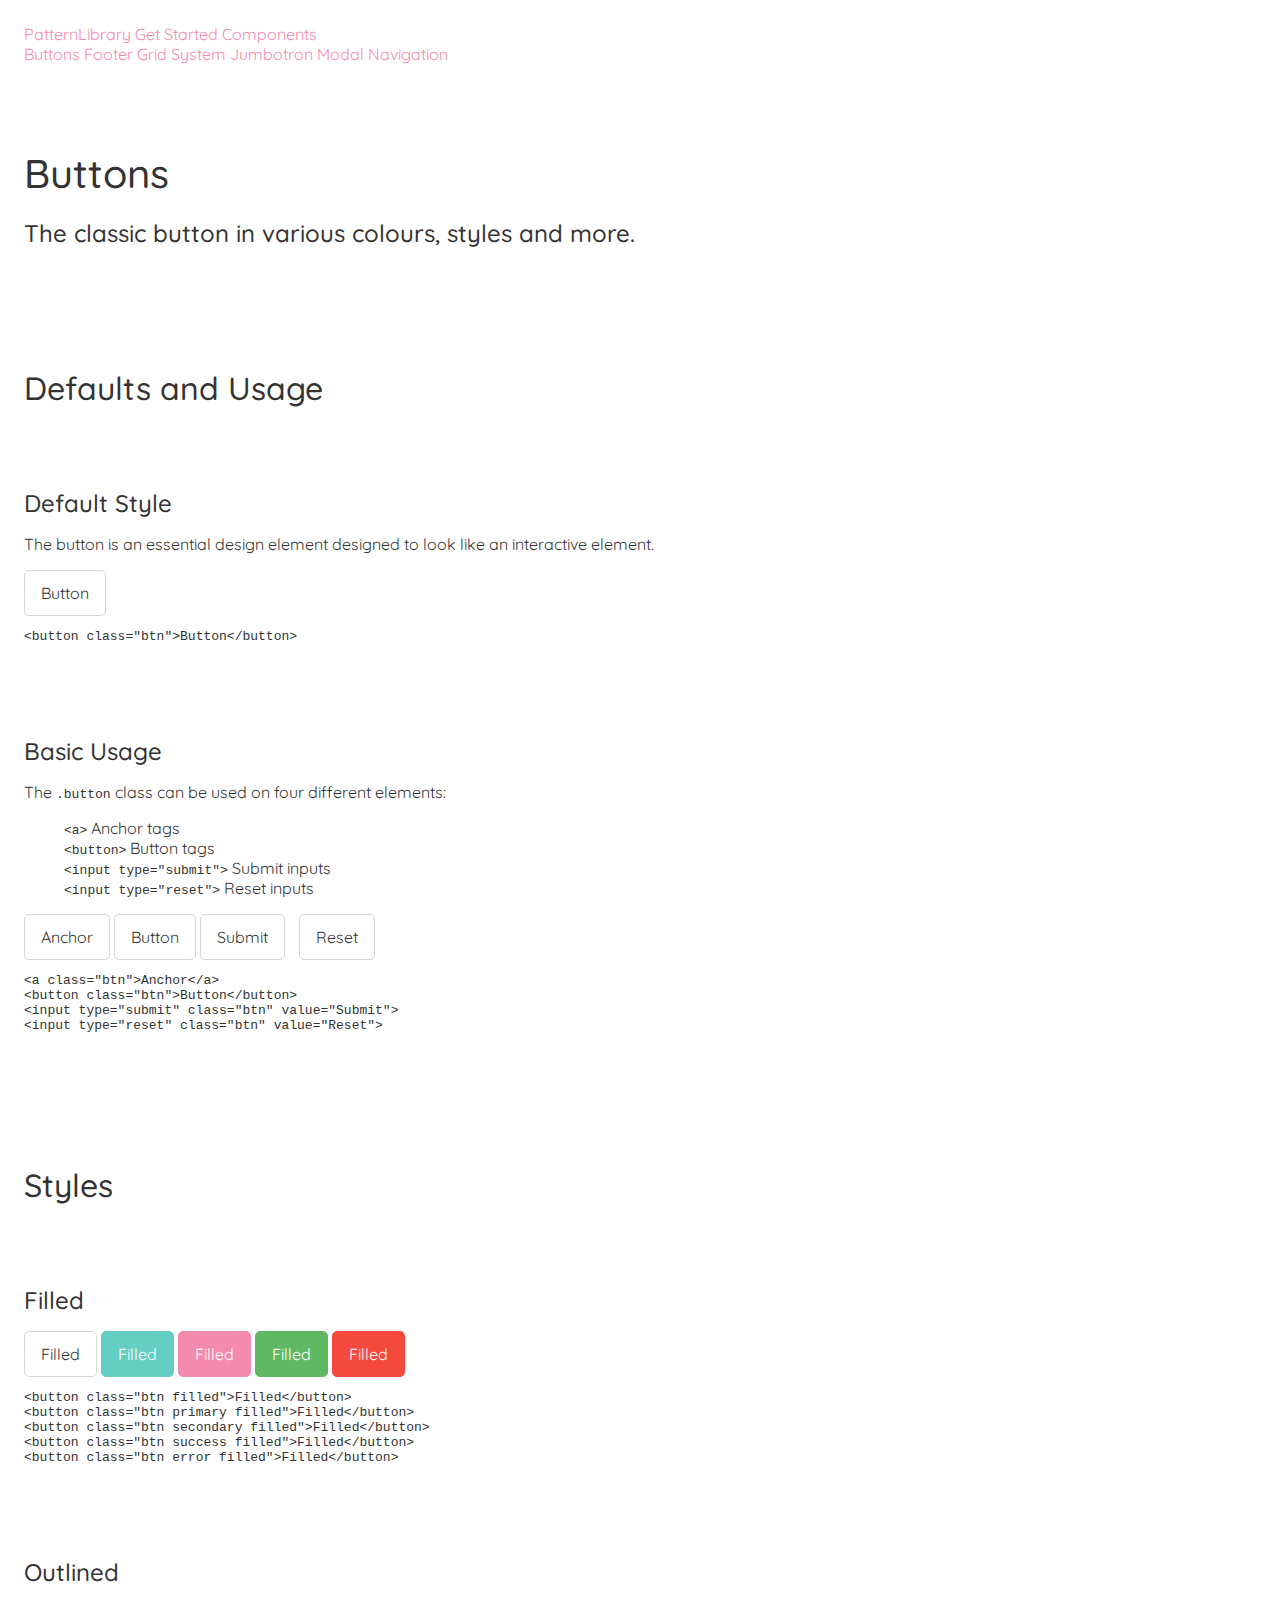
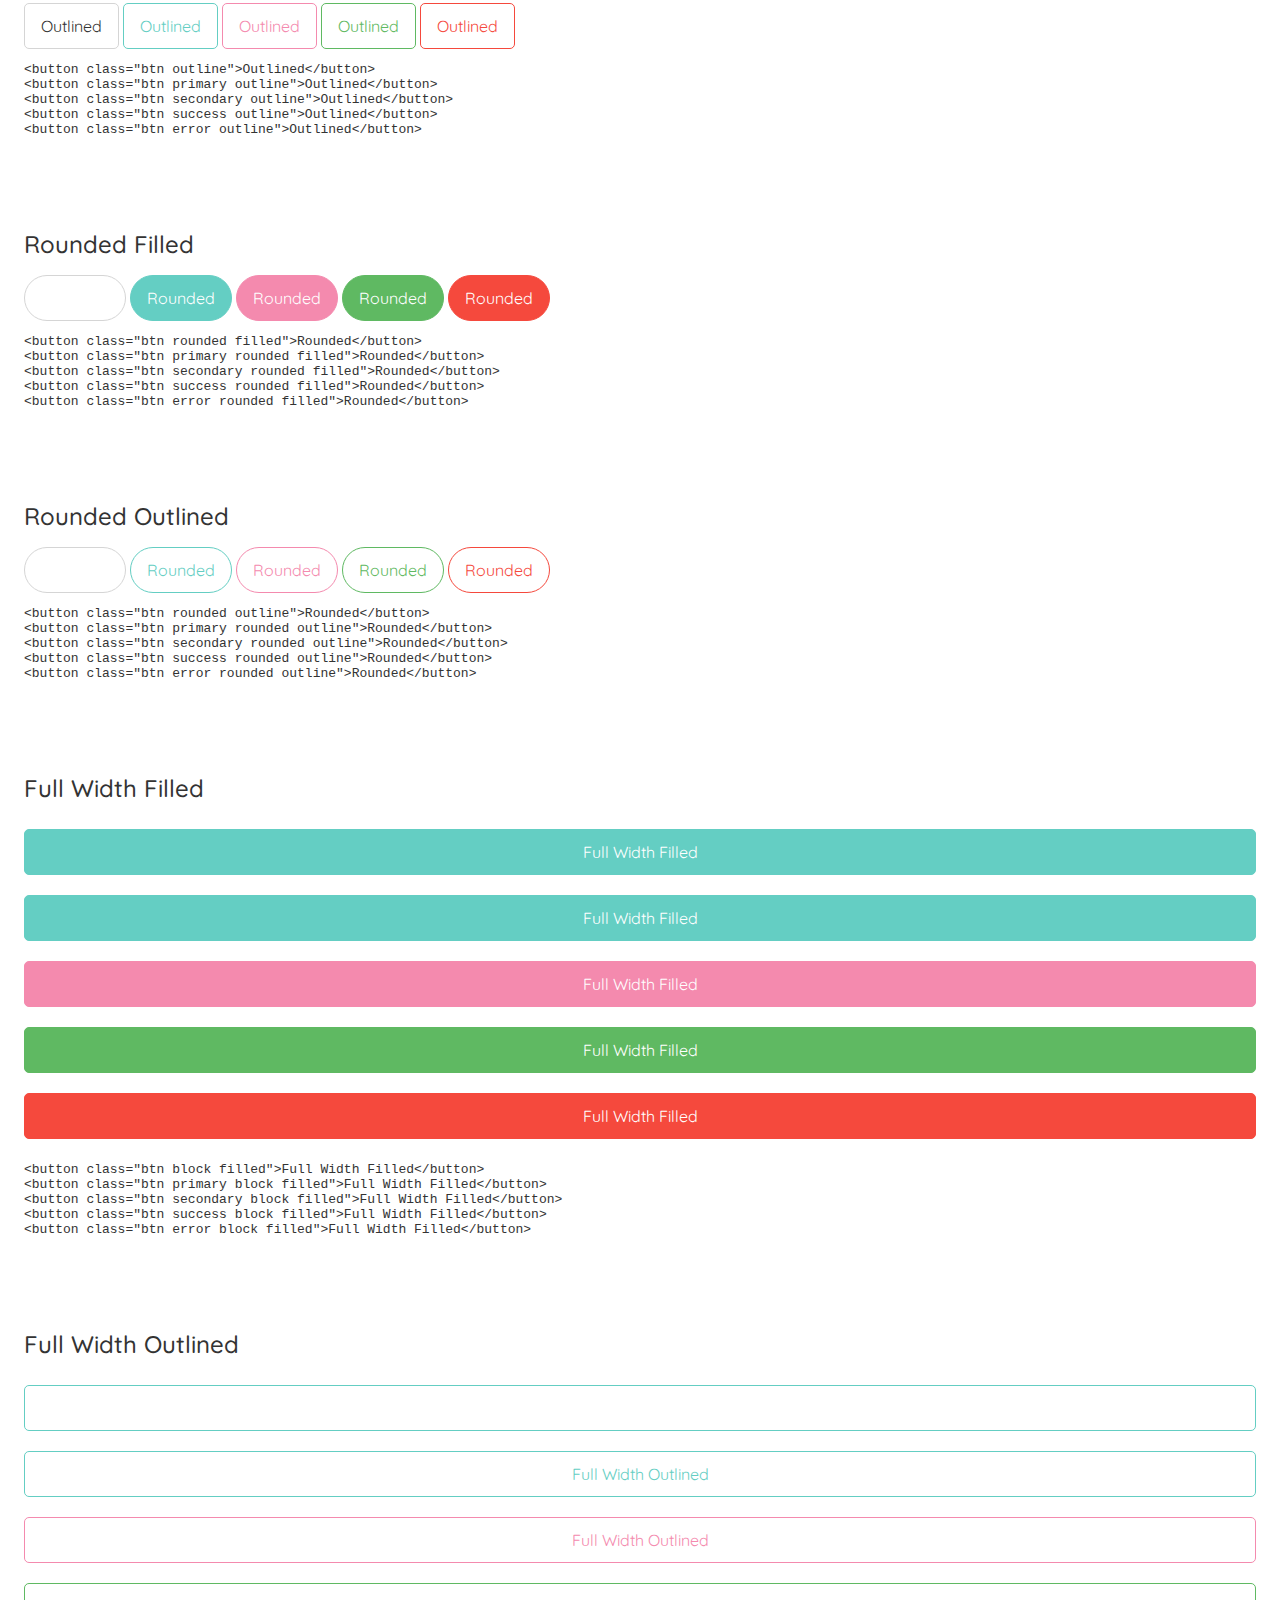
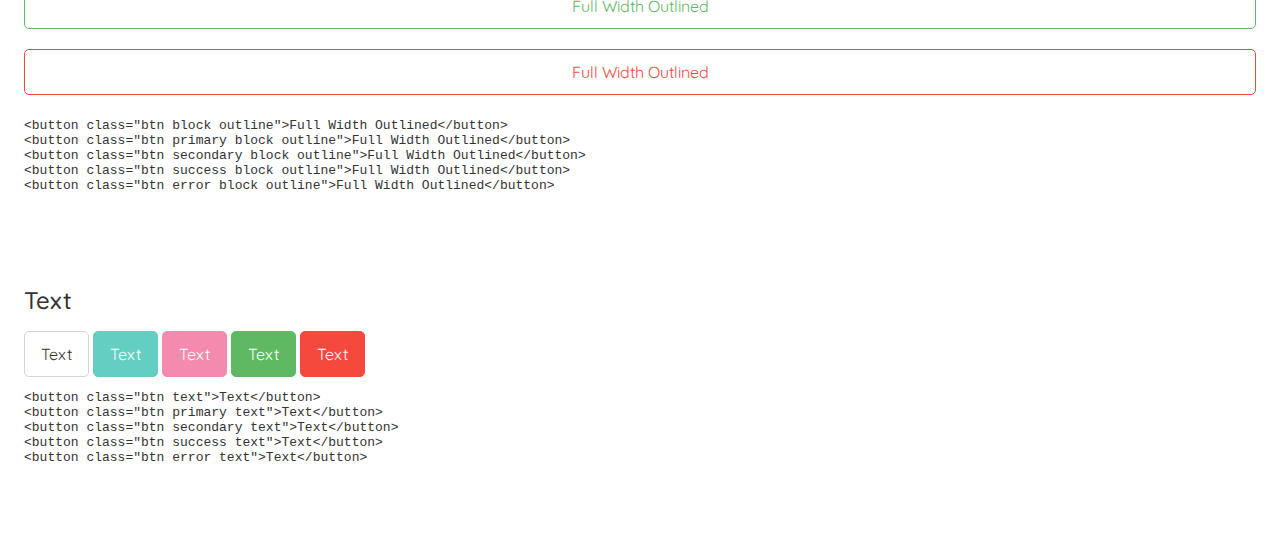
==== buttons.html @ a7eb869c "Index, buttons and footer html pages completed" ====
<!DOCTYPE html>
<html lang="en">
    <head>
        <meta charset="utf-8">
        <meta name="viewport" content="width=device-width, initial-scale=1.0">
        <link rel="stylesheet" href="css/main.css">
        <title>Get Started with Pattern Library</title>
    </head>
    <body id="is-dropdown-page">
        <div class="documentation-wrapper">
            <header>
                <div class="fixed-sidenav">
                    <div class="column">
                        <a class="logo center" href="index.html">PatternLibrary</a>
                        <a class="sidenav-item" href="index.html">Get Started</a>
                        <a class="sidenav-item dropdown-btn active" href="#!">Components</a>
                        <div class="dropdown-container">
                            <a class="dropdown-item active-dropdown-item" href="buttons.html">Buttons</a>
                            <a class="dropdown-item" href="footer.html">Footer</a>
                            <a class="dropdown-item" href="grid.html">Grid System</a>
                            <a class="dropdown-item" href="jumbotron.html">Jumbotron</a>
                            <a class="dropdown-item" href="modal.html">Modal</a>
                            <a class="dropdown-item" href="navigation.html">Navigation</a>
                        </div>
                    </div>
                </div>
            </header>
            <main>
                <div class="row section">
                    <div class="column">
                        <h1 class="heading">Buttons</h1>
                        <h4 class="tagline">The classic button in various colours, styles and more.</h4>
                    </div>
                </div>
                <div class="section">
                    <div class="row">
                        <div class="column column-title">
                            <h2 class="title">Defaults and Usage</h2>
                        </div>
                    </div>
                    <div class="row">
                        <div class="column">
                            <h4 class="subtitle">Default Style</h4>
                            <p>The button is an essential design element designed to look like an interactive element.</p>
                            <button class="btn">Button</button>
<pre>
<code class="code-block">&lt;button class="btn"&gt;Button&lt;/button&gt;
</code>
</pre>
                        </div>
                    </div>
                    <div class="row">
                        <div class="column">
                            <h4 class="subtitle">Basic Usage</h4>
                            <p>The <code class="code-inline">.button</code> class can be used on four different elements:</p>
                            <ul>
                                <li><code class="code-inline">&lt;a&gt;</code> Anchor tags</li>
                                <li><code class="code-inline">&lt;button&gt;</code> Button tags</li>
                                <li><code class="code-inline">&lt;input type="submit"&gt;</code> Submit inputs</li>
                                <li><code class="code-inline">&lt;input type="reset"&gt;</code> Reset inputs</li>
                            </ul>
                            <a class="btn">Anchor</a>
                            <button class="btn">Button</button>
                            <input type="submit" class="btn" value="Submit">
                            <input type="reset" class="btn" value="Reset">
<pre>
<code class="code-block">&lt;a class="btn"&gt;Anchor&lt;/a&gt;
&lt;button class="btn"&gt;Button&lt;/button&gt;
&lt;input type="submit" class="btn" value="Submit"&gt;
&lt;input type="reset" class="btn" value="Reset"&gt;
</code>
</pre>
                        </div>
                    </div>
                </div>
                <div class="section">
                    <div class="row">
                        <div class="column column-title">
                            <h2 class="title">Styles</h2>
                        </div>
                    </div>
                    <div class="row">
                        <div class="column">
                            <h4 class="subtitle">Filled</h4>
                            <button class="btn filled">Filled</button>
                            <button class="btn primary filled">Filled</button>
                            <button class="btn secondary filled">Filled</button>
                            <button class="btn success filled">Filled</button>
                            <button class="btn error filled">Filled</button>
<pre>
<code class="code-block">&lt;button class="btn filled"&gt;Filled&lt;/button&gt;
&lt;button class="btn primary filled"&gt;Filled&lt;/button&gt;
&lt;button class="btn secondary filled"&gt;Filled&lt;/button&gt;
&lt;button class="btn success filled"&gt;Filled&lt;/button&gt;
&lt;button class="btn error filled"&gt;Filled&lt;/button&gt;
</code>
</pre>
                        </div>
                    </div>
                    <div class="row">
                        <div class="column">
                            <h4 class="subtitle">Outlined</h4>
                            <button class="btn outline">Outlined</button>
                            <button class="btn primary outline">Outlined</button>
                            <button class="btn secondary outline">Outlined</button>
                            <button class="btn success outline">Outlined</button>
                            <button class="btn error outline">Outlined</button>
<pre>
<code class="code-block">&lt;button class="btn outline"&gt;Outlined&lt;/button&gt;
&lt;button class="btn primary outline"&gt;Outlined&lt;/button&gt;
&lt;button class="btn secondary outline"&gt;Outlined&lt;/button&gt;
&lt;button class="btn success outline"&gt;Outlined&lt;/button&gt;
&lt;button class="btn error outline"&gt;Outlined&lt;/button&gt;
</code>
</pre>
                        </div>
                    </div>
                    <div class="row">
                        <div class="column">
                            <h4 class="subtitle">Rounded Filled</h4>
                            <button class="btn rounded filled">Rounded</button>
                            <button class="btn rounded primary filled">Rounded</button>
                            <button class="btn rounded secondary filled">Rounded</button>
                            <button class="btn rounded success filled">Rounded</button>
                            <button class="btn rounded error filled">Rounded</button>
<pre>
<code class="code-block">&lt;button class="btn rounded filled"&gt;Rounded&lt;/button&gt;
&lt;button class="btn primary rounded filled"&gt;Rounded&lt;/button&gt;
&lt;button class="btn secondary rounded filled"&gt;Rounded&lt;/button&gt;
&lt;button class="btn success rounded filled"&gt;Rounded&lt;/button&gt;
&lt;button class="btn error rounded filled"&gt;Rounded&lt;/button&gt;
</code>
</pre>
                        </div>
                    </div>
                    <div class="row">
                        <div class="column">
                            <h4 class="subtitle">Rounded Outlined</h4>
                            <button class="btn rounded outline">Rounded</button>
                            <button class="btn rounded primary outline">Rounded</button>
                            <button class="btn rounded secondary outline">Rounded</button>
                            <button class="btn rounded success outline">Rounded</button>
                            <button class="btn rounded error outline">Rounded</button>
<pre>
<code class="code-block">&lt;button class="btn rounded outline"&gt;Rounded&lt;/button&gt;
&lt;button class="btn primary rounded outline"&gt;Rounded&lt;/button&gt;
&lt;button class="btn secondary rounded outline"&gt;Rounded&lt;/button&gt;
&lt;button class="btn success rounded outline"&gt;Rounded&lt;/button&gt;
&lt;button class="btn error rounded outline"&gt;Rounded&lt;/button&gt;
</code>
</pre>
                        </div>
                    </div>
                    <div class="row">
                        <div class="column">
                            <h4 class="subtitle">Full Width Filled</h4>
                            <button class="btn block filled">Full Width Filled</button>
                            <button class="btn primary block filled">Full Width Filled</button>
                            <button class="btn secondary block filled">Full Width Filled</button>
                            <button class="btn success block filled">Full Width Filled</button>
                            <button class="btn error block filled">Full Width Filled</button>
<pre>
<code class="code-block">&lt;button class="btn block filled"&gt;Full Width Filled&lt;/button&gt;
&lt;button class="btn primary block filled"&gt;Full Width Filled&lt;/button&gt;
&lt;button class="btn secondary block filled"&gt;Full Width Filled&lt;/button&gt;
&lt;button class="btn success block filled"&gt;Full Width Filled&lt;/button&gt;
&lt;button class="btn error block filled"&gt;Full Width Filled&lt;/button&gt;
</code>
</pre>
                        </div>
                    </div>
                    <div class="row">
                        <div class="column">
                            <h4 class="subtitle">Full Width Outlined</h4>
                            <button class="btn block outline">Full Width Outlined</button>
                            <button class="btn primary block outline">Full Width Outlined</button>
                            <button class="btn secondary block outline">Full Width Outlined</button>
                            <button class="btn success block outline">Full Width Outlined</button>
                            <button class="btn error block outline">Full Width Outlined</button>
<pre>
<code class="code-block">&lt;button class="btn block outline"&gt;Full Width Outlined&lt;/button&gt;
&lt;button class="btn primary block outline"&gt;Full Width Outlined&lt;/button&gt;
&lt;button class="btn secondary block outline"&gt;Full Width Outlined&lt;/button&gt;
&lt;button class="btn success block outline"&gt;Full Width Outlined&lt;/button&gt;
&lt;button class="btn error block outline"&gt;Full Width Outlined&lt;/button&gt;
</code>
</pre>
                        </div>
                    </div>
                    <div class="row">
                        <div class="column">
                            <h4 class="subtitle">Text</h4>
                            <button class="btn text">Text</button>
                            <button class="btn primary text">Text</button>
                            <button class="btn secondary text">Text</button>
                            <button class="btn success text">Text</button>
                            <button class="btn error text">Text</button>
<pre>
<code class="code-block">&lt;button class="btn text"&gt;Text&lt;/button&gt;
&lt;button class="btn primary text"&gt;Text&lt;/button&gt;
&lt;button class="btn secondary text"&gt;Text&lt;/button&gt;
&lt;button class="btn success text"&gt;Text&lt;/button&gt;
&lt;button class="btn error text"&gt;Text&lt;/button&gt;
</code>
</pre>
                        </div>
                    </div>
                </div>
            </main>
            <script src="http://code.jquery.com/jquery-3.3.1.min.js"></script>
            <script src="js/main.js"></script>
        </div>
    </body>
</html>
---- css/main.css ----
@import url("https://fonts.googleapis.com/css?family=Quicksand:400,500");
html {
  box-sizing: border-box; }

*,
*:before,
*:after {
  box-sizing: inherit; }

* {
  transition: all .3s ease-in-out; }

body {
  padding: 0;
  margin: 0;
  font-family: "Quicksand", sans-serif;
  font-weight: 400;
  color: #333333;
  display: flex;
  min-height: 100vh;
  flex-direction: column; }

.section {
  width: 100%;
  padding: 20px 0px;
  background-color: #FFFFFF; }

a {
  text-decoration: none;
  color: #F48AAE; }
  a:hover {
    color: #64CEC3; }

h1, h2, h3, h4, h5, h6 {
  font-weight: 500;
  margin-top: 1rem;
  margin-bottom: 1rem; }

h1 {
  font-size: 2.5rem;
  margin-bottom: 20px; }

h2 {
  font-size: 2rem; }

h3 {
  font-size: 1.75rem; }

h4 {
  font-size: 1.5rem; }

h5 {
  font-size: 1.25rem; }

h6 {
  font-size: 1.1rem; }

i {
  transition: .3s ease-in-out;
  color: #F48AAE;
  font-size: 2rem; }
  i:hover {
    color: #D5D5D5; }

ul {
  list-style-type: none; }
  ul li {
    list-style-type: none; }

xmp {
  background-color: #F5F5F5;
  padding: 20px; }

input {
  padding: 0.75rem 1rem;
  outline: none;
  font-family: "Quicksand", sans-serif;
  font-size: 16px;
  color: #333333;
  border: 1px solid #D5D5D5;
  border-radius: 5px;
  margin-right: 10px;
  vertical-align: top; }

::placeholder {
  font-family: "Quicksand", sans-serif;
  color: #D5D5D5; }

.left-align {
  text-align: left; }

.center, .center-align {
  text-align: center; }

.right-align {
  text-align: right; }

.right {
  float: right; }

header .header-image {
  width: 100%;
  height: auto; }

footer {
  width: 100%;
  background-color: #F48AAE; }
  footer ul {
    margin: 0;
    padding: 0; }
  footer a {
    color: #FFFFFF; }
    footer a:hover {
      color: #D5D5D5; }
  footer i {
    font-size: 2rem;
    color: #FFFFFF; }
  footer .fa-facebook-f, footer .fa-instagram {
    margin-left: 30px; }

@media screen and (min-width: 320px) {
  footer .column {
    text-align: center; } }
@media screen and (min-width: 640px) {
  footer .column {
    text-align: left; }
  footer .container {
    max-width: 100%; }
  footer i {
    font-size: 2.5rem; }
    footer i.fa-facebook-f, footer i.fa-instagram {
      margin-left: 30px; } }
@media screen and (min-width: 960px) {
  footer .container {
    max-width: 70%; } }
main {
  flex: 1; }

.container {
  max-width: 70%;
  margin: 0 auto; }

.column {
  padding: 1rem;
  margin: 8px; }

@media only screen and (min-width: 641px) {
  .row {
    display: flex; }

  .column {
    flex: 1; } }
nav {
  height: 80px;
  width: 100%;
  background-color: #64CEC3;
  color: #FFFFFF;
  line-height: 80px; }
  nav a {
    font-size: 1rem;
    color: #FFFFFF; }
    nav a:hover {
      color: #FFFFFF; }
  nav .open-menu {
    float: right;
    margin-top: 5px;
    margin-right: 20px; }
    nav .open-menu i {
      color: #FFFFFF; }
      nav .open-menu i:hover {
        color: #D5D5D5; }
  nav .main-nav {
    position: relative;
    height: 100%; }
  nav .logo {
    position: absolute;
    display: inline-block;
    padding: 0 0 0 20px;
    font-size: 2rem; }
    nav .logo:hover {
      color: #D5D5D5; }
  nav ul {
    margin: 0; }
    nav ul li {
      float: left;
      padding: 0; }
      nav ul li:hover {
        background-color: #37aea2; }
      nav ul li.active {
        background-color: #37aea2; }
        nav ul li.active a {
          color: #FFFFFF; }
        nav ul li.active:hover {
          background-color: #319b90; }
    nav ul a {
      font-size: 1rem;
      display: block;
      padding: 0 20px;
      cursor: pointer; }

@media screen and (min-width: 320px) {
  .main-nav ul {
    display: none; }

  .sidenav-container {
    display: none; } }
@media screen and (min-width: 640px) {
  .main-nav ul {
    display: inline-block; }

  .open-menu {
    display: none; }

  .sidenav-container {
    display: none; } }
@media screen and (min-width: 960px) {
  .main-nav ul {
    display: inline-block; }

  .open-menu {
    display: none; }

  .sidenav-container {
    display: none; } }
.sidenav-container {
  position: absolute;
  top: 0;
  left: 0;
  width: 100%;
  height: 100%;
  background-color: #FFFFFF; }
  .sidenav-container .close-menu {
    position: absolute;
    top: 20px;
    right: 20px; }
    .sidenav-container .close-menu i {
      color: #64CEC3; }
      .sidenav-container .close-menu i:hover {
        color: #37aea2; }
  .sidenav-container ul {
    margin-top: 55px;
    font-size: 1.5rem;
    font-weight: 500;
    padding-left: 0px; }
    .sidenav-container ul li {
      margin-left: 0;
      padding: 20px 0px 20px 50px;
      cursor: pointer; }
      .sidenav-container ul li:hover {
        background-color: #F5F5F5; }
        .sidenav-container ul li:hover a {
          color: #64CEC3; }

.btn {
  border: none;
  outline: none;
  cursor: pointer;
  padding: 0.75rem 1rem;
  font-size: 1rem;
  background-color: transparent;
  color: #333333;
  font-family: "Quicksand";
  border: solid 1px #D5D5D5;
  border-radius: 5px;
  transition: all .3s ease-in-out; }
  .btn:hover {
    border-color: #a2a2a2; }
  .btn.raised {
    box-shadow: 0px 2px 2px rgba(0, 0, 0, 0.225); }
  .btn.primary {
    background-color: #64CEC3;
    border-color: #64CEC3;
    color: #FFFFFF; }
    .btn.primary:hover {
      background-color: #37aea2;
      border-color: #37aea2; }
  .btn.secondary {
    background-color: #F48AAE;
    border-color: #F48AAE;
    color: #FFFFFF; }
    .btn.secondary:hover {
      background-color: #ed447e;
      border-color: #ed447e; }
  .btn.error {
    background-color: #F5493D;
    border-color: #F5493D;
    color: #FFFFFF; }
    .btn.error:hover {
      background-color: #da190b;
      border-color: #da190b; }
  .btn.success {
    background-color: #5FB962;
    border-color: #5FB962;
    color: #FFFFFF; }
    .btn.success:hover {
      background-color: #3e8e41;
      border-color: #3e8e41; }

.btn.outline {
  background-color: transparent;
  color: #333333; }
  .btn.outline.primary {
    border-color: #64CEC3;
    color: #64CEC3; }
    .btn.outline.primary:hover {
      background-color: #64CEC3;
      color: #FFFFFF; }
  .btn.outline.secondary {
    border-color: #F48AAE;
    color: #F48AAE; }
    .btn.outline.secondary:hover {
      background-color: #F48AAE;
      color: #FFFFFF; }
  .btn.outline.error {
    border-color: #F5493D;
    color: #F5493D; }
    .btn.outline.error:hover {
      background-color: #F5493D;
      color: #FFFFFF; }
  .btn.outline.success {
    border-color: #5FB962;
    color: #5FB962; }
    .btn.outline.success:hover {
      background-color: #5FB962;
      color: #FFFFFF; }

.btn.rounded.outline {
  background-color: #FFFFFF; }
  .btn.rounded.outline.primary {
    background-color: transparent; }
    .btn.rounded.outline.primary:hover {
      background-color: #64CEC3;
      border-color: #64CEC3; }
  .btn.rounded.outline.secondary {
    background-color: transparent; }
    .btn.rounded.outline.secondary:hover {
      background-color: #F48AAE;
      border-color: #F48AAE; }
  .btn.rounded.outline.error {
    background-color: transparent; }
    .btn.rounded.outline.error:hover {
      background-color: #F5493D;
      border-color: #F5493D; }
  .btn.rounded.outline.success {
    background-color: transparent; }
    .btn.rounded.outline.success:hover {
      background-color: #5FB962;
      border-color: #5FB962; }

.btn.rounded {
  border-radius: 50px;
  color: #FFFFFF; }
  .btn.rounded.primary {
    background-color: #64CEC3;
    border-color: #64CEC3; }
    .btn.rounded.primary:hover {
      background-color: #37aea2;
      border-color: #37aea2; }
  .btn.rounded.secondary {
    background-color: #F48AAE;
    border-color: #F48AAE; }
    .btn.rounded.secondary:hover {
      background-color: #ed447e;
      border-color: #ed447e; }
  .btn.rounded.error {
    background-color: #F5493D;
    border-color: #F5493D; }
    .btn.rounded.error:hover {
      background-color: #da190b;
      border-color: #da190b; }
  .btn.rounded.success {
    background-color: #5FB962;
    border-color: #5FB962; }
    .btn.rounded.success:hover {
      background-color: #3e8e41;
      border-color: #3e8e41; }

.btn.block {
  width: 100%;
  margin: 10px 0px;
  background-color: #64CEC3;
  border-color: #64CEC3;
  color: #FFFFFF; }
  .btn.block.primary {
    background-color: #64CEC3;
    border-color: #64CEC3; }
    .btn.block.primary:hover {
      background-color: #37aea2;
      border-color: #37aea2; }
  .btn.block.secondary {
    background-color: #F48AAE;
    border-color: #F48AAE; }
    .btn.block.secondary:hover {
      background-color: #ed447e;
      border-color: #ed447e; }
  .btn.block.error {
    background-color: #F5493D;
    border-color: #F5493D; }
    .btn.block.error:hover {
      background-color: #da190b;
      border-color: #da190b; }
  .btn.block.success {
    background-color: #5FB962;
    border-color: #5FB962; }
    .btn.block.success:hover {
      background-color: #3e8e41;
      border-color: #3e8e41; }

.btn.block.outline {
  background-color: transparent; }
  .btn.block.outline.primary {
    border-color: #64CEC3;
    color: #64CEC3; }
    .btn.block.outline.primary:hover {
      background-color: #64CEC3;
      color: #FFFFFF; }
  .btn.block.outline.secondary {
    border-color: #F48AAE;
    color: #F48AAE; }
    .btn.block.outline.secondary:hover {
      background-color: #F48AAE;
      color: #FFFFFF; }

.btn.clear {
  background-color: transparent;
  border-color: transparent; }
  .btn.clear.primary {
    color: #64CEC3; }
    .btn.clear.primary:hover {
      background-color: #64CEC3;
      border-color: #64CEC3;
      color: #FFFFFF; }
  .btn.clear.secondary {
    color: #F48AAE; }
    .btn.clear.secondary:hover {
      background-color: #F48AAE;
      border-color: #F48AAE;
      color: #FFFFFF; }
  .btn.clear.error {
    color: #F5493D; }
    .btn.clear.error:hover {
      background-color: #F5493D;
      border-color: #F5493D;
      color: #FFFFFF; }
  .btn.clear.success {
    color: #5FB962; }
    .btn.clear.success:hover {
      background-color: #5FB962;
      border-color: #5FB962;
      color: #FFFFFF; }

.jumbotron {
  background-color: #F5F5F5;
  padding: 10px 20px;
  border-radius: 10px; }
  .jumbotron input {
    margin: 10px 0px; }

.modal-container {
  position: fixed;
  display: none;
  z-index: 1;
  top: 0;
  left: 0;
  width: 100%;
  height: 100%;
  background-color: rgba(0, 0, 0, 0.5); }
  .modal-container .modal {
    position: relative;
    margin: 15% auto;
    padding: 20px 40px;
    width: 60%;
    border-radius: 5px;
    background-color: #FFFFFF; }
    .modal-container .modal .close-modal {
      position: absolute;
      top: 20px;
      right: 20px; }
      .modal-container .modal .close-modal i {
        color: #64CEC3; }
        .modal-container .modal .close-modal i:hover {
          color: #37aea2; }

@media screen and (min-width: 320px) {
  .modal-container .modal {
    width: 90%;
    padding: 10px 20px; } }
@media screen and (min-width: 640px) {
  .modal-container .modal {
    width: 90%;
    padding: 20px 30px; } }
@media screen and (min-width: 960px) {
  .modal-container .modal {
    width: 60%;
    padding: 20px 40px; } }

/*# sourceMappingURL=main.css.map */
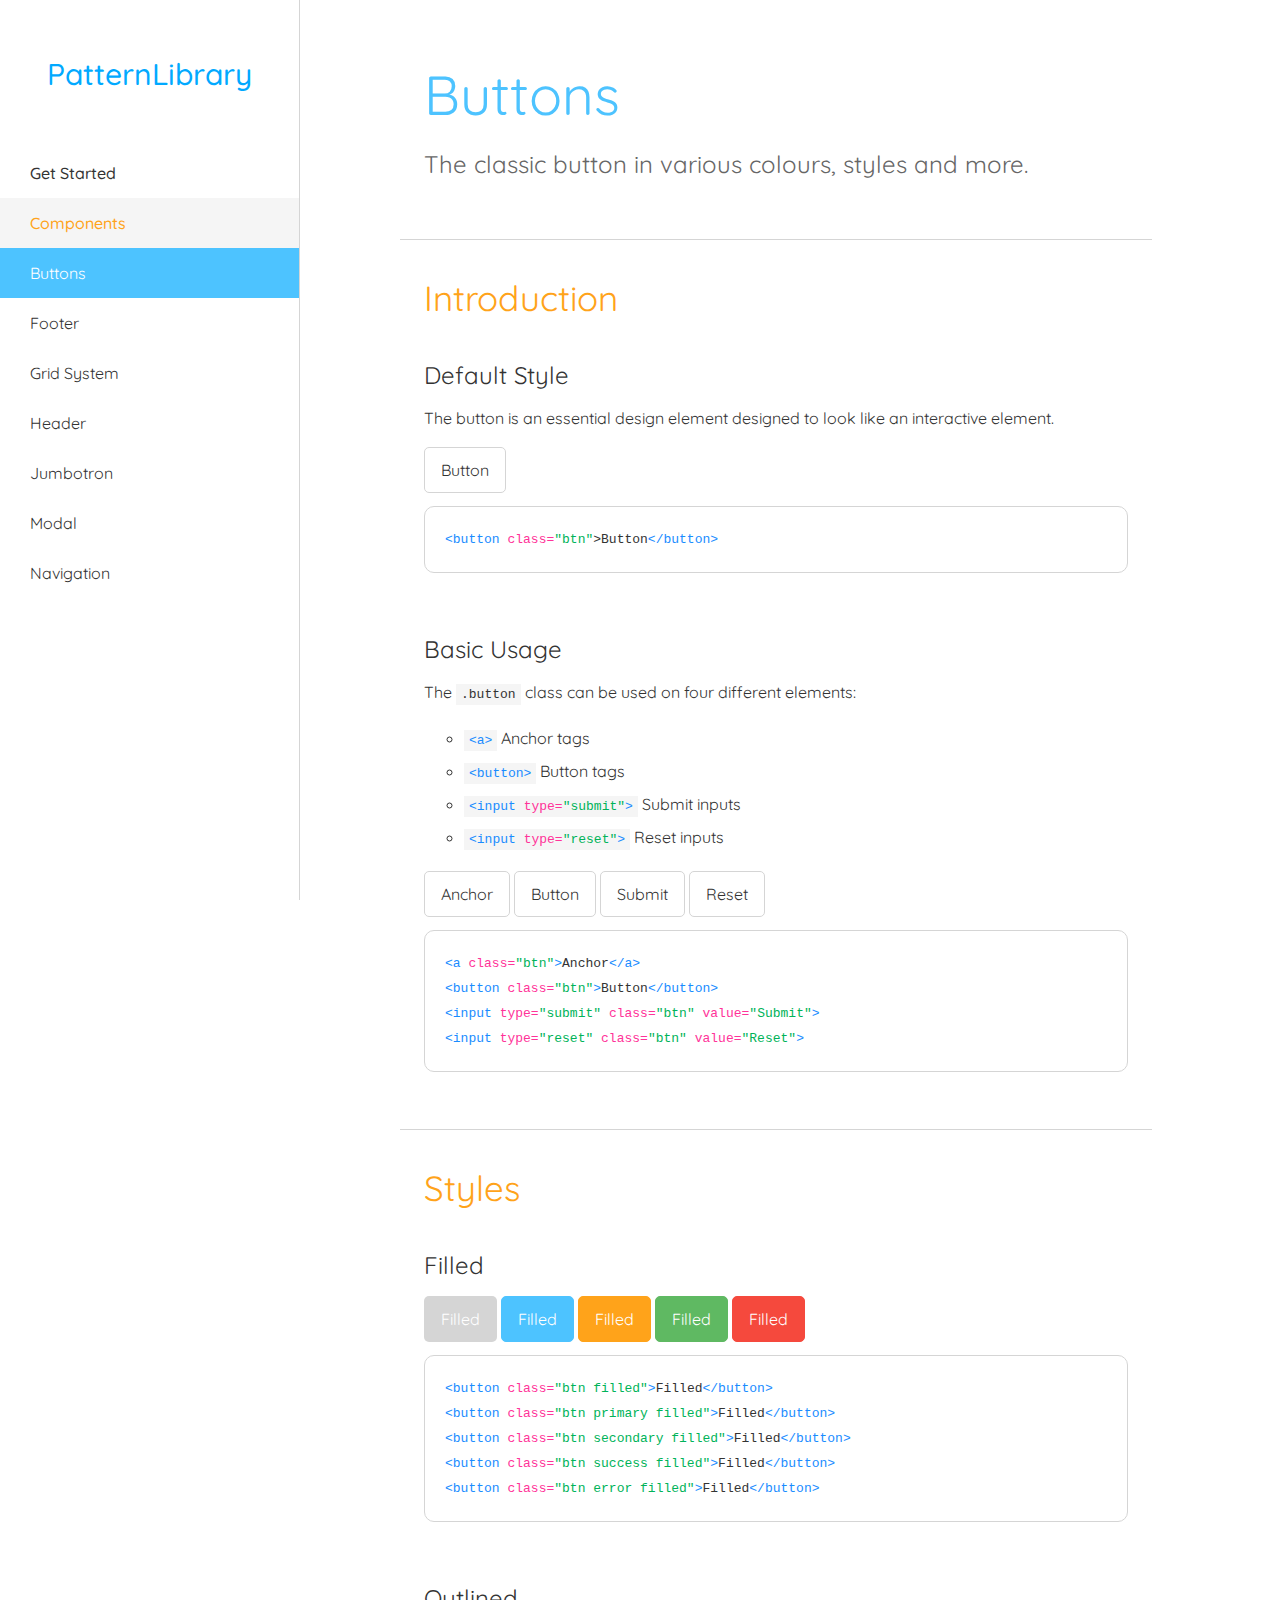
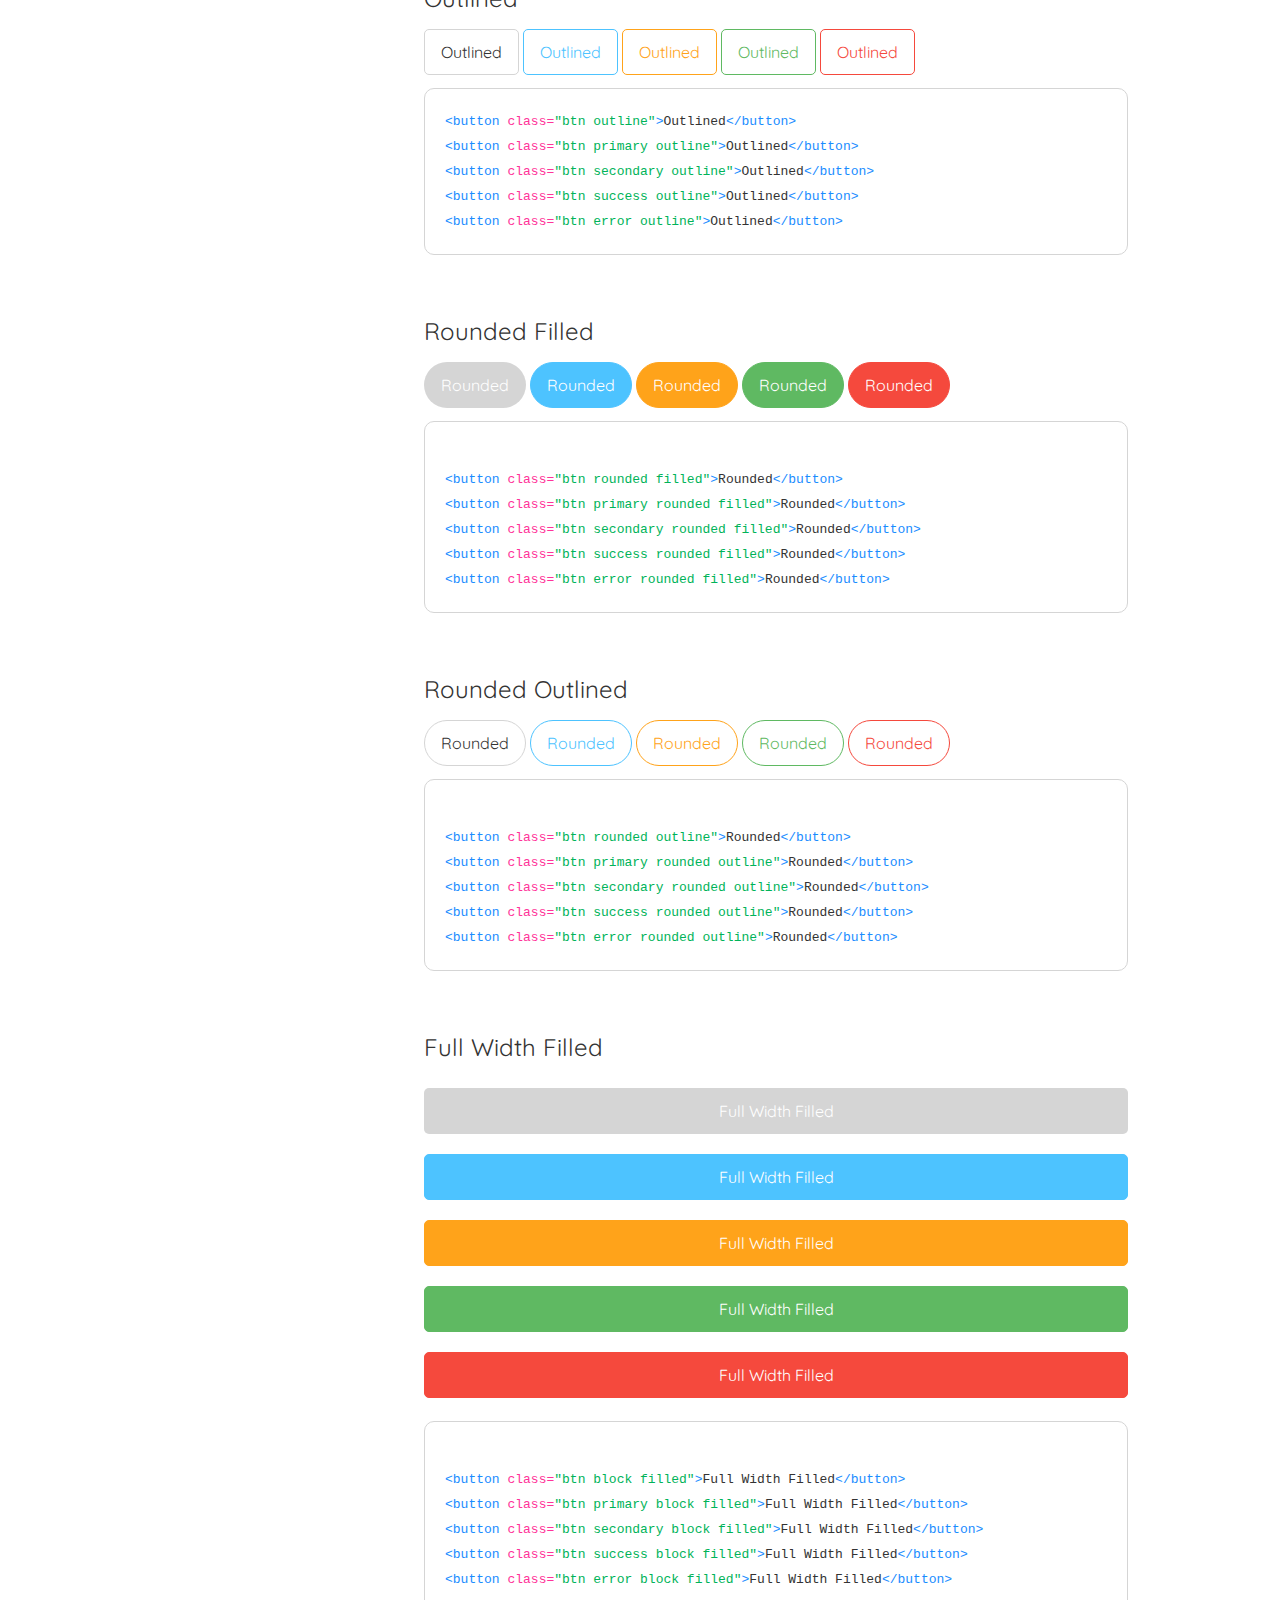
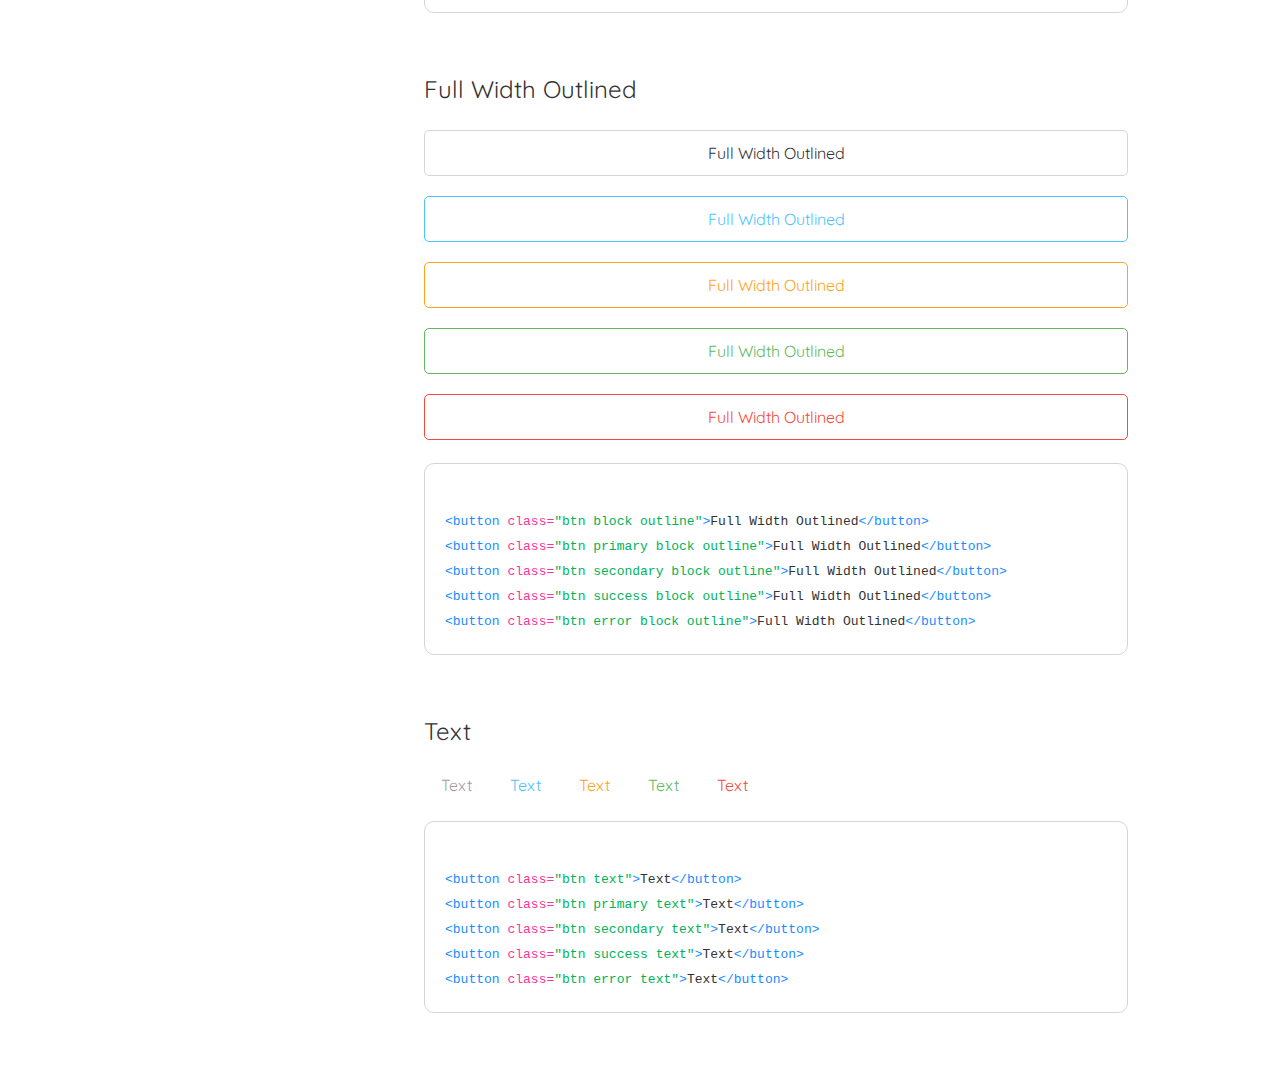
==== commit 5555285f: "Linked all html to new PatternLibrary.css file" ====
--- a/buttons.html
+++ b/buttons.html
@@ -3,7 +3,7 @@
     <head>
         <meta charset="utf-8">
         <meta name="viewport" content="width=device-width, initial-scale=1.0">
-        <link rel="stylesheet" href="css/main.css">
+        <link rel="stylesheet" href="css/PatternLibrary.css">
         <title>Get Started with Pattern Library</title>
     </head>
     <body id="is-dropdown-page">
@@ -18,6 +18,7 @@
                             <a class="dropdown-item active-dropdown-item" href="buttons.html">Buttons</a>
                             <a class="dropdown-item" href="footer.html">Footer</a>
                             <a class="dropdown-item" href="grid.html">Grid System</a>
+                            <a class="dropdown-item" href="header.html">Header</a>
                             <a class="dropdown-item" href="jumbotron.html">Jumbotron</a>
                             <a class="dropdown-item" href="modal.html">Modal</a>
                             <a class="dropdown-item" href="navigation.html">Navigation</a>
@@ -35,7 +36,7 @@
                 <div class="section">
                     <div class="row">
                         <div class="column column-title">
-                            <h2 class="title">Defaults and Usage</h2>
+                            <h2 class="title">Introduction</h2>
                         </div>
                     </div>
                     <div class="row">
@@ -44,7 +45,7 @@
                             <p>The button is an essential design element designed to look like an interactive element.</p>
                             <button class="btn">Button</button>
 <pre>
-<code class="code-block">&lt;button class="btn"&gt;Button&lt;/button&gt;
+<code class="code-block"><span class="tag">&lt;button </span><span class="attrib">class=</span><span class="value">"btn"</span>&gt;Button<span class="tag">&lt;/button&gt;</span>
 </code>
 </pre>
                         </div>
@@ -53,21 +54,21 @@
                         <div class="column">
                             <h4 class="subtitle">Basic Usage</h4>
                             <p>The <code class="code-inline">.button</code> class can be used on four different elements:</p>
-                            <ul>
-                                <li><code class="code-inline">&lt;a&gt;</code> Anchor tags</li>
-                                <li><code class="code-inline">&lt;button&gt;</code> Button tags</li>
-                                <li><code class="code-inline">&lt;input type="submit"&gt;</code> Submit inputs</li>
-                                <li><code class="code-inline">&lt;input type="reset"&gt;</code> Reset inputs</li>
+                            <ul class="explain-list">
+                                <li><code class="code-inline"><span class="tag">&lt;a&gt;</span></code> Anchor tags</li>
+                                <li><code class="code-inline"><span class="tag">&lt;button&gt;</span></code> Button tags</li>
+                                <li><code class="code-inline"><span class="tag">&lt;input</span> <span class="attrib">type=</span><span class="value">"submit"</span><span class="tag">&gt;</span></code> Submit inputs</li>
+                                <li><code class="code-inline"><span class="tag">&lt;input</span> <span class="attrib">type=</span><span class="value">"reset"</span><span class="tag">&gt;</span></code> Reset inputs</li>
                             </ul>
                             <a class="btn">Anchor</a>
                             <button class="btn">Button</button>
                             <input type="submit" class="btn" value="Submit">
                             <input type="reset" class="btn" value="Reset">
 <pre>
-<code class="code-block">&lt;a class="btn"&gt;Anchor&lt;/a&gt;
-&lt;button class="btn"&gt;Button&lt;/button&gt;
-&lt;input type="submit" class="btn" value="Submit"&gt;
-&lt;input type="reset" class="btn" value="Reset"&gt;
+<code class="code-block"><span class="tag">&lt;a</span> <span class="attrib">class=</span><span class="value">"btn"</span><span class="tag">&gt;</span>Anchor<span class="tag">&lt;/a&gt;</span>
+<span class="tag">&lt;button</span> <span class="attrib">class=</span><span class="value">"btn"</span><span class="tag">&gt;</span>Button<span class="tag">&lt;/button&gt;</span>
+<span class="tag">&lt;input</span> <span class="attrib">type=</span><span class="value">"submit"</span> <span class="attrib">class=</span><span class="value">"btn"</span> <span class="attrib">value=</span><span class="value">"Submit"</span><span class="tag">&gt;</span>
+<span class="tag">&lt;input</span> <span class="attrib">type=</span><span class="value">"reset"</span> <span class="attrib">class=</span><span class="value">"btn"</span> <span class="attrib">value=</span><span class="value">"Reset"</span><span class="tag">&gt;</span>
 </code>
 </pre>
                         </div>
@@ -88,11 +89,11 @@
                             <button class="btn success filled">Filled</button>
                             <button class="btn error filled">Filled</button>
 <pre>
-<code class="code-block">&lt;button class="btn filled"&gt;Filled&lt;/button&gt;
-&lt;button class="btn primary filled"&gt;Filled&lt;/button&gt;
-&lt;button class="btn secondary filled"&gt;Filled&lt;/button&gt;
-&lt;button class="btn success filled"&gt;Filled&lt;/button&gt;
-&lt;button class="btn error filled"&gt;Filled&lt;/button&gt;
+<code class="code-block"><span class="tag">&lt;button </span><span class="attrib">class=</span><span class="value">"btn filled"</span><span class="tag">&gt;</span>Filled<span class="tag">&lt;/button&gt;</span>
+<span class="tag">&lt;button </span><span class="attrib">class=</span><span class="value">"btn primary filled"</span><span class="tag">&gt;</span>Filled<span class="tag">&lt;/button&gt;</span>
+<span class="tag">&lt;button </span><span class="attrib">class=</span><span class="value">"btn secondary filled"</span><span class="tag">&gt;</span>Filled<span class="tag">&lt;/button&gt;</span>
+<span class="tag">&lt;button </span><span class="attrib">class=</span><span class="value">"btn success filled"</span><span class="tag">&gt;</span>Filled<span class="tag">&lt;/button&gt;</span>
+<span class="tag">&lt;button </span><span class="attrib">class=</span><span class="value">"btn error filled"</span><span class="tag">&gt;</span>Filled<span class="tag">&lt;/button&gt;</span>
 </code>
 </pre>
                         </div>
@@ -106,11 +107,11 @@
                             <button class="btn success outline">Outlined</button>
                             <button class="btn error outline">Outlined</button>
 <pre>
-<code class="code-block">&lt;button class="btn outline"&gt;Outlined&lt;/button&gt;
-&lt;button class="btn primary outline"&gt;Outlined&lt;/button&gt;
-&lt;button class="btn secondary outline"&gt;Outlined&lt;/button&gt;
-&lt;button class="btn success outline"&gt;Outlined&lt;/button&gt;
-&lt;button class="btn error outline"&gt;Outlined&lt;/button&gt;
+<code class="code-block"><span class="tag">&lt;button </span><span class="attrib">class=</span><span class="value">"btn outline"</span><span class="tag">&gt;</span>Outlined<span class="tag">&lt;/button&gt;</span>
+<span class="tag">&lt;button </span><span class="attrib">class=</span><span class="value">"btn primary outline"</span><span class="tag">&gt;</span>Outlined<span class="tag">&lt;/button&gt;</span>
+<span class="tag">&lt;button </span><span class="attrib">class=</span><span class="value">"btn secondary outline"</span><span class="tag">&gt;</span>Outlined<span class="tag">&lt;/button&gt;</span>
+<span class="tag">&lt;button </span><span class="attrib">class=</span><span class="value">"btn success outline"</span><span class="tag">&gt;</span>Outlined<span class="tag">&lt;/button&gt;</span>
+<span class="tag">&lt;button </span><span class="attrib">class=</span><span class="value">"btn error outline"</span><span class="tag">&gt;</span>Outlined<span class="tag">&lt;/button&gt;</span>
 </code>
 </pre>
                         </div>
@@ -124,11 +125,12 @@
                             <button class="btn rounded success filled">Rounded</button>
                             <button class="btn rounded error filled">Rounded</button>
 <pre>
-<code class="code-block">&lt;button class="btn rounded filled"&gt;Rounded&lt;/button&gt;
-&lt;button class="btn primary rounded filled"&gt;Rounded&lt;/button&gt;
-&lt;button class="btn secondary rounded filled"&gt;Rounded&lt;/button&gt;
-&lt;button class="btn success rounded filled"&gt;Rounded&lt;/button&gt;
-&lt;button class="btn error rounded filled"&gt;Rounded&lt;/button&gt;
+<code class="code-block">
+<span class="tag">&lt;button </span><span class="attrib">class=</span><span class="value">"btn rounded filled"</span><span class="tag">&gt;</span>Rounded<span class="tag">&lt;/button&gt;</span>
+<span class="tag">&lt;button </span><span class="attrib">class=</span><span class="value">"btn primary rounded filled"</span><span class="tag">&gt;</span>Rounded<span class="tag">&lt;/button&gt;</span>
+<span class="tag">&lt;button </span><span class="attrib">class=</span><span class="value">"btn secondary rounded filled"</span><span class="tag">&gt;</span>Rounded<span class="tag">&lt;/button&gt;</span>
+<span class="tag">&lt;button </span><span class="attrib">class=</span><span class="value">"btn success rounded filled"</span><span class="tag">&gt;</span>Rounded<span class="tag">&lt;/button&gt;</span>
+<span class="tag">&lt;button </span><span class="attrib">class=</span><span class="value">"btn error rounded filled"</span><span class="tag">&gt;</span>Rounded<span class="tag">&lt;/button&gt;</span>
 </code>
 </pre>
                         </div>
@@ -142,11 +144,12 @@
                             <button class="btn rounded success outline">Rounded</button>
                             <button class="btn rounded error outline">Rounded</button>
 <pre>
-<code class="code-block">&lt;button class="btn rounded outline"&gt;Rounded&lt;/button&gt;
-&lt;button class="btn primary rounded outline"&gt;Rounded&lt;/button&gt;
-&lt;button class="btn secondary rounded outline"&gt;Rounded&lt;/button&gt;
-&lt;button class="btn success rounded outline"&gt;Rounded&lt;/button&gt;
-&lt;button class="btn error rounded outline"&gt;Rounded&lt;/button&gt;
+<code class="code-block">
+<span class="tag">&lt;button </span><span class="attrib">class=</span><span class="value">"btn rounded outline"</span><span class="tag">&gt;</span>Rounded<span class="tag">&lt;/button&gt;</span>
+<span class="tag">&lt;button </span><span class="attrib">class=</span><span class="value">"btn primary rounded outline"</span><span class="tag">&gt;</span>Rounded<span class="tag">&lt;/button&gt;</span>
+<span class="tag">&lt;button </span><span class="attrib">class=</span><span class="value">"btn secondary rounded outline"</span><span class="tag">&gt;</span>Rounded<span class="tag">&lt;/button&gt;</span>
+<span class="tag">&lt;button </span><span class="attrib">class=</span><span class="value">"btn success rounded outline"</span><span class="tag">&gt;</span>Rounded<span class="tag">&lt;/button&gt;</span>
+<span class="tag">&lt;button </span><span class="attrib">class=</span><span class="value">"btn error rounded outline"</span><span class="tag">&gt;</span>Rounded<span class="tag">&lt;/button&gt;</span>
 </code>
 </pre>
                         </div>
@@ -160,11 +163,12 @@
                             <button class="btn success block filled">Full Width Filled</button>
                             <button class="btn error block filled">Full Width Filled</button>
 <pre>
-<code class="code-block">&lt;button class="btn block filled"&gt;Full Width Filled&lt;/button&gt;
-&lt;button class="btn primary block filled"&gt;Full Width Filled&lt;/button&gt;
-&lt;button class="btn secondary block filled"&gt;Full Width Filled&lt;/button&gt;
-&lt;button class="btn success block filled"&gt;Full Width Filled&lt;/button&gt;
-&lt;button class="btn error block filled"&gt;Full Width Filled&lt;/button&gt;
+<code class="code-block">
+<span class="tag">&lt;button </span><span class="attrib">class=</span><span class="value">"btn block filled"</span><span class="tag">&gt;</span>Full Width Filled<span class="tag">&lt;/button&gt;</span>
+<span class="tag">&lt;button </span><span class="attrib">class=</span><span class="value">"btn primary block filled"</span><span class="tag">&gt;</span>Full Width Filled<span class="tag">&lt;/button&gt;</span>
+<span class="tag">&lt;button </span><span class="attrib">class=</span><span class="value">"btn secondary block filled"</span><span class="tag">&gt;</span>Full Width Filled<span class="tag">&lt;/button&gt;</span>
+<span class="tag">&lt;button </span><span class="attrib">class=</span><span class="value">"btn success block filled"</span><span class="tag">&gt;</span>Full Width Filled<span class="tag">&lt;/button&gt;</span>
+<span class="tag">&lt;button </span><span class="attrib">class=</span><span class="value">"btn error block filled"</span><span class="tag">&gt;</span>Full Width Filled<span class="tag">&lt;/button&gt;</span>
 </code>
 </pre>
                         </div>
@@ -178,11 +182,12 @@
                             <button class="btn success block outline">Full Width Outlined</button>
                             <button class="btn error block outline">Full Width Outlined</button>
 <pre>
-<code class="code-block">&lt;button class="btn block outline"&gt;Full Width Outlined&lt;/button&gt;
-&lt;button class="btn primary block outline"&gt;Full Width Outlined&lt;/button&gt;
-&lt;button class="btn secondary block outline"&gt;Full Width Outlined&lt;/button&gt;
-&lt;button class="btn success block outline"&gt;Full Width Outlined&lt;/button&gt;
-&lt;button class="btn error block outline"&gt;Full Width Outlined&lt;/button&gt;
+<code class="code-block">
+<span class="tag">&lt;button </span><span class="attrib">class=</span><span class="value">"btn block outline"</span><span class="tag">&gt;</span>Full Width Outlined<span class="tag">&lt;/button&gt;</span>
+<span class="tag">&lt;button </span><span class="attrib">class=</span><span class="value">"btn primary block outline"</span><span class="tag">&gt;</span>Full Width Outlined<span class="tag">&lt;/button&gt;</span>
+<span class="tag">&lt;button </span><span class="attrib">class=</span><span class="value">"btn secondary block outline"</span><span class="tag">&gt;</span>Full Width Outlined<span class="tag">&lt;/button&gt;</span>
+<span class="tag">&lt;button </span><span class="attrib">class=</span><span class="value">"btn success block outline"</span><span class="tag">&gt;</span>Full Width Outlined<span class="tag">&lt;/button&gt;</span>
+<span class="tag">&lt;button </span><span class="attrib">class=</span><span class="value">"btn error block outline"</span><span class="tag">&gt;</span>Full Width Outlined<span class="tag">&lt;/button&gt;</span>
 </code>
 </pre>
                         </div>
@@ -196,18 +201,19 @@
                             <button class="btn success text">Text</button>
                             <button class="btn error text">Text</button>
 <pre>
-<code class="code-block">&lt;button class="btn text"&gt;Text&lt;/button&gt;
-&lt;button class="btn primary text"&gt;Text&lt;/button&gt;
-&lt;button class="btn secondary text"&gt;Text&lt;/button&gt;
-&lt;button class="btn success text"&gt;Text&lt;/button&gt;
-&lt;button class="btn error text"&gt;Text&lt;/button&gt;
+<code class="code-block">
+<span class="tag">&lt;button </span><span class="attrib">class=</span><span class="value">"btn text"</span><span class="tag">&gt;</span>Text<span class="tag">&lt;/button&gt;</span>
+<span class="tag">&lt;button </span><span class="attrib">class=</span><span class="value">"btn primary text"</span><span class="tag">&gt;</span>Text<span class="tag">&lt;/button&gt;</span>
+<span class="tag">&lt;button </span><span class="attrib">class=</span><span class="value">"btn secondary text"</span><span class="tag">&gt;</span>Text<span class="tag">&lt;/button&gt;</span>
+<span class="tag">&lt;button </span><span class="attrib">class=</span><span class="value">"btn success text"</span><span class="tag">&gt;</span>Text<span class="tag">&lt;/button&gt;</span>
+<span class="tag">&lt;button </span><span class="attrib">class=</span><span class="value">"btn error text"</span><span class="tag">&gt;</span>Text<span class="tag">&lt;/button&gt;</span>
 </code>
 </pre>
                         </div>
                     </div>
                 </div>
             </main>
-            <script src="http://code.jquery.com/jquery-3.3.1.min.js"></script>
+            <script src="js/jquery-3.3.1.min.js"></script>
             <script src="js/main.js"></script>
         </div>
     </body>
--- a/css/PatternLibrary.css
+++ b/css/PatternLibrary.css
@@ -0,0 +1,671 @@
+@import url("https://fonts.googleapis.com/css?family=Quicksand:400,500");
+html {
+  box-sizing: border-box; }
+
+*,
+*:before,
+*:after {
+  box-sizing: inherit; }
+
+body {
+  padding: 0;
+  margin: 0;
+  font-family: "Quicksand", sans-serif;
+  font-weight: 400;
+  color: #333333;
+  display: flex;
+  min-height: 100vh;
+  flex-direction: column; }
+
+.section {
+  width: 100%;
+  padding: 20px 0px;
+  background-color: #FFFFFF; }
+
+a {
+  text-decoration: none;
+  color: #FFA31A; }
+  a:hover {
+    color: #4DC3FF; }
+
+h1, h2, h3, h4, h5, h6 {
+  font-weight: 500;
+  margin-top: 1rem;
+  margin-bottom: 1rem; }
+
+h1 {
+  font-size: 2.5rem;
+  margin-bottom: 20px; }
+
+h2 {
+  font-size: 2rem; }
+
+h3 {
+  font-size: 1.75rem; }
+
+h4 {
+  font-size: 1.5rem; }
+
+h5 {
+  font-size: 1.25rem; }
+
+h6 {
+  font-size: 1.1rem; }
+
+i {
+  color: #FFA31A;
+  font-size: 2rem; }
+  i:hover {
+    color: #666666; }
+
+ul {
+  list-style-type: none; }
+  ul li {
+    list-style-type: none; }
+
+input {
+  padding: 0.75rem 1rem;
+  outline: none;
+  font-family: "Quicksand", sans-serif;
+  font-size: 16px;
+  color: #333333;
+  border: 1px solid #D5D5D5;
+  border-radius: 5px;
+  margin-right: 10px;
+  vertical-align: top; }
+
+::placeholder {
+  font-family: "Quicksand", sans-serif;
+  color: #D5D5D5; }
+
+.left-align {
+  text-align: left; }
+
+.center, .center-align {
+  text-align: center; }
+
+.justify {
+  text-align: justify; }
+
+.right-align {
+  text-align: right; }
+
+.right {
+  float: right; }
+
+@media screen and (min-width: 320px) {
+  footer .column {
+    text-align: center; } }
+@media screen and (min-width: 640px) {
+  footer .column {
+    text-align: left; }
+  footer .container {
+    max-width: 100%; }
+  footer i {
+    font-size: 2.5rem; }
+    footer i.fa-facebook-f, footer i.fa-instagram {
+      margin-left: 30px; } }
+@media screen and (min-width: 960px) {
+  footer .container {
+    max-width: 70%; } }
+main {
+  flex: 1; }
+
+.container {
+  max-width: 70%;
+  margin: 0 auto; }
+
+.column {
+  padding: 1rem;
+  margin: 8px; }
+
+@media only screen and (min-width: 641px) {
+  .row {
+    display: flex; }
+
+  .column {
+    flex: 1; } }
+nav {
+  height: 80px;
+  width: 100%;
+  background-color: #4DC3FF;
+  color: #FFFFFF;
+  line-height: 80px; }
+  nav a {
+    font-size: 1rem;
+    color: #FFFFFF; }
+    nav a:hover {
+      color: #FFFFFF; }
+  nav .nav-logo {
+    position: absolute;
+    display: inline-block;
+    padding: 0 0 0 20px;
+    font-size: 2rem; }
+    nav .nav-logo:hover {
+      color: #666666; }
+  nav .open-mobilenav {
+    float: right;
+    margin-top: 5px;
+    margin-right: 20px; }
+    nav .open-mobilenav i {
+      color: #FFFFFF; }
+      nav .open-mobilenav i:hover {
+        color: #666666; }
+  nav .nav-wrapper {
+    position: relative;
+    height: 100%; }
+  nav .nav-list {
+    margin: 0; }
+    nav .nav-list li {
+      float: left;
+      padding: 0;
+      transition: .3s ease-in-out; }
+      nav .nav-list li:hover {
+        background-color: #01a9ff; }
+      nav .nav-list li.active {
+        background-color: #01a9ff; }
+        nav .nav-list li.active a {
+          color: #FFFFFF; }
+        nav .nav-list li.active:hover {
+          background-color: #0098e6; }
+    nav .nav-list a {
+      font-size: 1rem;
+      display: block;
+      padding: 0 20px;
+      cursor: pointer; }
+
+@media screen and (min-width: 320px) {
+  .nav-wrapper ul {
+    display: none; }
+
+  .mobilenav-container {
+    display: none; } }
+@media screen and (min-width: 640px) {
+  .nav-wrapper ul {
+    display: inline-block; }
+
+  .open-mobilenav {
+    display: none; }
+
+  .mobilenav-container {
+    display: none; } }
+@media screen and (min-width: 960px) {
+  .nav-wrapper ul {
+    display: inline-block; }
+
+  .open-mobilenav {
+    display: none; }
+
+  .mobilenav-container {
+    display: none; } }
+.mobilenav-container {
+  position: absolute;
+  top: 0;
+  left: 0;
+  width: 100%;
+  height: 100%;
+  background-color: #4DC3FF;
+  z-index: 1; }
+  .mobilenav-container a {
+    color: #FFFFFF; }
+  .mobilenav-container .close-mobilenav {
+    position: absolute;
+    top: 20px;
+    right: 20px; }
+    .mobilenav-container .close-mobilenav i {
+      color: #FFFFFF; }
+      .mobilenav-container .close-mobilenav i:hover {
+        color: #666666; }
+  .mobilenav-container ul {
+    margin-top: 55px;
+    font-size: 1.5rem;
+    font-weight: 500;
+    padding-left: 0px; }
+    .mobilenav-container ul li {
+      margin-left: 0;
+      padding: 20px 0px 20px 50px;
+      cursor: pointer; }
+      .mobilenav-container ul li:hover {
+        background-color: #F5F5F5; }
+        .mobilenav-container ul li:hover a {
+          color: #666666; }
+
+.btn {
+  border: none;
+  outline: none;
+  cursor: pointer;
+  padding: 0.75rem 1rem;
+  font-size: 1rem;
+  background-color: transparent;
+  color: #333333;
+  font-family: "Quicksand";
+  border: solid 1px #D5D5D5;
+  border-radius: 5px;
+  transition: all .3s ease-in-out; }
+  .btn:hover {
+    border-color: #a2a2a2;
+    color: #333333; }
+  .btn.raised {
+    box-shadow: 0px 2px 2px rgba(0, 0, 0, 0.225); }
+
+.btn.filled {
+  background-color: #D5D5D5;
+  border-color: transparent;
+  color: #FFFFFF; }
+  .btn.filled:hover {
+    background-color: #9E9E9E;
+    border-color: #9E9E9E;
+    color: #FFFFFF; }
+  .btn.filled.primary {
+    background-color: #4DC3FF;
+    border-color: #4DC3FF;
+    color: #FFFFFF; }
+    .btn.filled.primary:hover {
+      background-color: #01a9ff;
+      border-color: #01a9ff; }
+  .btn.filled.secondary {
+    background-color: #FFA31A;
+    border-color: #FFA31A;
+    color: #FFFFFF; }
+    .btn.filled.secondary:hover {
+      background-color: #cd7a00;
+      border-color: #cd7a00; }
+  .btn.filled.success {
+    background-color: #5FB962;
+    border-color: #5FB962;
+    color: #FFFFFF; }
+    .btn.filled.success:hover {
+      background-color: #3e8e41;
+      border-color: #3e8e41; }
+  .btn.filled.error {
+    background-color: #F5493D;
+    border-color: #F5493D;
+    color: #FFFFFF; }
+    .btn.filled.error:hover {
+      background-color: #da190b;
+      border-color: #da190b; }
+
+.btn.outline {
+  background-color: transparent;
+  color: #333333; }
+  .btn.outline:hover {
+    background-color: #D5D5D5;
+    border-color: transparent;
+    color: #FFFFFF; }
+  .btn.outline.primary {
+    border-color: #4DC3FF;
+    color: #4DC3FF; }
+    .btn.outline.primary:hover {
+      background-color: #4DC3FF;
+      color: #FFFFFF; }
+  .btn.outline.secondary {
+    border-color: #FFA31A;
+    color: #FFA31A; }
+    .btn.outline.secondary:hover {
+      background-color: #FFA31A;
+      color: #FFFFFF; }
+  .btn.outline.error {
+    border-color: #F5493D;
+    color: #F5493D; }
+    .btn.outline.error:hover {
+      background-color: #F5493D;
+      color: #FFFFFF; }
+  .btn.outline.success {
+    border-color: #5FB962;
+    color: #5FB962; }
+    .btn.outline.success:hover {
+      background-color: #5FB962;
+      color: #FFFFFF; }
+
+.btn.rounded {
+  border-radius: 50px; }
+
+.btn.rounded.outline {
+  background-color: transparent;
+  color: #333333; }
+  .btn.rounded.outline:hover {
+    background-color: #D5D5D5;
+    border-color: transparent;
+    color: #FFFFFF; }
+  .btn.rounded.outline.primary {
+    background-color: transparent;
+    color: #4DC3FF; }
+    .btn.rounded.outline.primary:hover {
+      background-color: #4DC3FF;
+      border-color: #4DC3FF;
+      color: #FFFFFF; }
+  .btn.rounded.outline.secondary {
+    background-color: transparent;
+    color: #FFA31A; }
+    .btn.rounded.outline.secondary:hover {
+      background-color: #FFA31A;
+      border-color: #FFA31A;
+      color: #FFFFFF; }
+  .btn.rounded.outline.error {
+    background-color: transparent;
+    color: #F5493D; }
+    .btn.rounded.outline.error:hover {
+      background-color: #F5493D;
+      border-color: #F5493D;
+      color: #FFFFFF; }
+  .btn.rounded.outline.success {
+    background-color: transparent;
+    color: #5FB962; }
+    .btn.rounded.outline.success:hover {
+      background-color: #5FB962;
+      border-color: #5FB962;
+      color: #FFFFFF; }
+
+.btn.rounded.filled {
+  bbackground-color: #D5D5D5;
+  border-color: transparent;
+  color: #FFFFFF; }
+  .btn.rounded.filled:hover {
+    background-color: #9E9E9E;
+    border-color: #9E9E9E;
+    color: #FFFFFF; }
+  .btn.rounded.filled.primary {
+    background-color: #4DC3FF;
+    border-color: #4DC3FF; }
+    .btn.rounded.filled.primary:hover {
+      background-color: #01a9ff;
+      border-color: #01a9ff; }
+  .btn.rounded.filled.secondary {
+    background-color: #FFA31A;
+    border-color: #FFA31A; }
+    .btn.rounded.filled.secondary:hover {
+      background-color: #cd7a00;
+      border-color: #cd7a00; }
+  .btn.rounded.filled.error {
+    background-color: #F5493D;
+    border-color: #F5493D; }
+    .btn.rounded.filled.error:hover {
+      background-color: #da190b;
+      border-color: #da190b; }
+  .btn.rounded.filled.success {
+    background-color: #5FB962;
+    border-color: #5FB962; }
+    .btn.rounded.filled.success:hover {
+      background-color: #3e8e41;
+      border-color: #3e8e41; }
+
+.btn.block {
+  width: 100%;
+  margin: 10px 0px; }
+
+.btn.block.filled {
+  background-color: #D5D5D5;
+  border-color: transparent;
+  color: #FFFFFF; }
+  .btn.block.filled:hover {
+    background-color: #9E9E9E;
+    border-color: #9E9E9E;
+    color: #FFFFFF; }
+  .btn.block.filled.primary {
+    background-color: #4DC3FF;
+    border-color: #4DC3FF;
+    color: #FFFFFF; }
+    .btn.block.filled.primary:hover {
+      background-color: #01a9ff;
+      border-color: #01a9ff; }
+  .btn.block.filled.secondary {
+    background-color: #FFA31A;
+    border-color: #FFA31A;
+    color: #FFFFFF; }
+    .btn.block.filled.secondary:hover {
+      background-color: #cd7a00;
+      border-color: #cd7a00; }
+  .btn.block.filled.error {
+    background-color: #F5493D;
+    border-color: #F5493D;
+    color: #FFFFFF; }
+    .btn.block.filled.error:hover {
+      background-color: #da190b;
+      border-color: #da190b; }
+  .btn.block.filled.success {
+    background-color: #5FB962;
+    border-color: #5FB962;
+    color: #FFFFFF; }
+    .btn.block.filled.success:hover {
+      background-color: #3e8e41;
+      border-color: #3e8e41; }
+
+.btn.block.outline {
+  background-color: transparent;
+  color: #333333; }
+  .btn.block.outline:hover {
+    background-color: #D5D5D5;
+    border-color: transparent;
+    color: #FFFFFF; }
+  .btn.block.outline.primary {
+    border-color: #4DC3FF;
+    color: #4DC3FF; }
+    .btn.block.outline.primary:hover {
+      background-color: #4DC3FF;
+      color: #FFFFFF; }
+  .btn.block.outline.secondary {
+    border-color: #FFA31A;
+    color: #FFA31A; }
+    .btn.block.outline.secondary:hover {
+      background-color: #FFA31A;
+      color: #FFFFFF; }
+  .btn.block.outline.success {
+    border-color: #5FB962;
+    color: #5FB962; }
+    .btn.block.outline.success:hover {
+      background-color: #5FB962;
+      color: #FFFFFF; }
+  .btn.block.outline.error {
+    border-color: #F5493D;
+    color: #F5493D; }
+    .btn.block.outline.error:hover {
+      background-color: #F5493D;
+      color: #FFFFFF; }
+
+.btn.text {
+  background-color: transparent;
+  border-color: transparent;
+  color: #9E9E9E; }
+  .btn.text:hover {
+    color: #333333; }
+  .btn.text.primary {
+    color: #4DC3FF; }
+    .btn.text.primary:hover {
+      color: #01a9ff; }
+  .btn.text.secondary {
+    color: #FFA31A; }
+    .btn.text.secondary:hover {
+      color: #cd7a00; }
+  .btn.text.error {
+    color: #F5493D; }
+    .btn.text.error:hover {
+      color: #da190b; }
+  .btn.text.success {
+    color: #5FB962; }
+    .btn.text.success:hover {
+      color: #3e8e41; }
+
+footer {
+  width: 100%;
+  background-color: #4DC3FF; }
+  footer ul {
+    margin: 0;
+    padding: 0; }
+  footer h5 {
+    font-weight: 500 !important; }
+  footer a {
+    color: #FFFFFF; }
+    footer a:hover {
+      color: #666666; }
+  footer i {
+    font-size: 2rem;
+    color: #FFFFFF;
+    transition: none; }
+    footer i:hover {
+      color: #666666; }
+
+header .header-image {
+  width: 100%;
+  height: auto; }
+
+.jumbotron {
+  background-color: #F5F5F5;
+  padding: 20px;
+  border-radius: 10px; }
+  .jumbotron input {
+    margin: 10px 0px; }
+
+.modal-container {
+  position: fixed;
+  display: none;
+  z-index: 1;
+  top: 0;
+  left: 0;
+  width: 100%;
+  height: 100%;
+  background-color: rgba(0, 0, 0, 0.5); }
+  .modal-container .modal {
+    position: relative;
+    margin: 15% auto;
+    padding: 20px 40px;
+    width: 60%;
+    border-radius: 5px;
+    background-color: #FFFFFF; }
+    .modal-container .modal .close-modal {
+      position: absolute;
+      top: 20px;
+      right: 20px;
+      font-size: 20px;
+      color: #4DC3FF; }
+      .modal-container .modal .close-modal:hover {
+        color: #01a9ff; }
+      .modal-container .modal .close-modal i {
+        color: #4DC3FF; }
+        .modal-container .modal .close-modal i:hover {
+          color: #01a9ff; }
+
+@media screen and (min-width: 320px) {
+  .modal-container .modal {
+    width: 90%;
+    padding: 10px 20px; } }
+@media screen and (min-width: 640px) {
+  .modal-container .modal {
+    width: 90%;
+    padding: 20px 30px; } }
+@media screen and (min-width: 960px) {
+  .modal-container .modal {
+    width: 60%;
+    padding: 20px 40px; } }
+#is-dropdown-page .dropdown-container {
+  display: block; }
+
+.documentation-wrapper header .fixed-sidenav {
+  position: fixed;
+  height: 100%;
+  width: 300px;
+  border-right: 1px solid #D5D5D5;
+  background-color: #FFFFFF; }
+  .documentation-wrapper header .fixed-sidenav .column {
+    padding: 0;
+    margin: 0; }
+  .documentation-wrapper header .fixed-sidenav .logo {
+    color: #4DC3FF;
+    padding: 55px 10px;
+    font-size: 30px;
+    display: list-item;
+    list-style: none;
+    font-weight: 500; }
+    .documentation-wrapper header .fixed-sidenav .logo:hover {
+      color: #01a9ff; }
+  .documentation-wrapper header .fixed-sidenav .sidenav-item {
+    display: list-item;
+    list-style: none;
+    padding: 15px 0px 15px 30px;
+    color: #333333;
+    font-weight: 500; }
+    .documentation-wrapper header .fixed-sidenav .sidenav-item:hover {
+      color: #FFA31A; }
+  .documentation-wrapper header .fixed-sidenav .dropdown-container {
+    display: none; }
+    .documentation-wrapper header .fixed-sidenav .dropdown-container .dropdown-item {
+      display: list-item;
+      list-style: none;
+      padding: 15px 0px 15px 30px;
+      color: #333333; }
+      .documentation-wrapper header .fixed-sidenav .dropdown-container .dropdown-item:hover {
+        background-color: #F5F5F5; }
+  .documentation-wrapper header .fixed-sidenav .active {
+    background-color: #F5F5F5;
+    color: #FFA31A; }
+    .documentation-wrapper header .fixed-sidenav .active:hover {
+      color: #4DC3FF; }
+  .documentation-wrapper header .fixed-sidenav .active-dropdown-item {
+    background-color: #4DC3FF;
+    color: #FFFFFF !important; }
+    .documentation-wrapper header .fixed-sidenav .active-dropdown-item:hover {
+      color: #333333 !important; }
+.documentation-wrapper main {
+  padding-left: 400px;
+  width: 90%; }
+  .documentation-wrapper main h1, .documentation-wrapper main h2, .documentation-wrapper main h3, .documentation-wrapper main h4, .documentation-wrapper main h5, .documentation-wrapper main h6, .documentation-wrapper main p, .documentation-wrapper main a {
+    font-weight: 400; }
+  .documentation-wrapper main p {
+    text-align: justify;
+    line-height: 25px; }
+  .documentation-wrapper main .section {
+    border-bottom: 1px solid #D5D5D5; }
+    .documentation-wrapper main .section:last-of-type {
+      margin-bottom: 20px;
+      border-color: transparent; }
+  .documentation-wrapper main .column-title {
+    padding-top: 0px;
+    padding-bottom: 0px;
+    margin-top: 0px;
+    margin-bottom: 0px; }
+  .documentation-wrapper main .example-column {
+    background-color: #FFA31A;
+    text-align: center; }
+  .documentation-wrapper main .heading {
+    color: #4DC3FF;
+    font-size: 55px; }
+  .documentation-wrapper main .tagline {
+    color: #666666; }
+  .documentation-wrapper main .title {
+    color: #FFA31A;
+    font-size: 35px; }
+  .documentation-wrapper main .subtitle {
+    padding-top: 0px;
+    margin-top: 0px; }
+  .documentation-wrapper main pre {
+    overflow: auto;
+    border: 1px solid #D5D5D5;
+    border-radius: 10px;
+    background-color: #FFFFFF; }
+  .documentation-wrapper main .code-block {
+    display: inline-block;
+    padding: 20px;
+    width: 100%;
+    line-height: 25px;
+    max-width: 800px; }
+  .documentation-wrapper main .code-inline {
+    padding: 3px 5px;
+    background-color: #F5F5F5; }
+  .documentation-wrapper main .explain-list li {
+    list-style: circle;
+    line-height: 30px; }
+  .documentation-wrapper main .explain {
+    font-size: 25px; }
+  .documentation-wrapper main input[type="submit"], .documentation-wrapper main input[type="reset"] {
+    margin-right: 0px; }
+  .documentation-wrapper main footer {
+    margin-bottom: 30px; }
+  .documentation-wrapper main .comment {
+    color: #9E9E9E; }
+  .documentation-wrapper main .tag {
+    color: #1A8CFF; }
+  .documentation-wrapper main .attrib {
+    color: #FF3399; }
+  .documentation-wrapper main .value {
+    color: #00B359; }
+
+/*# sourceMappingURL=PatternLibrary.css.map */
